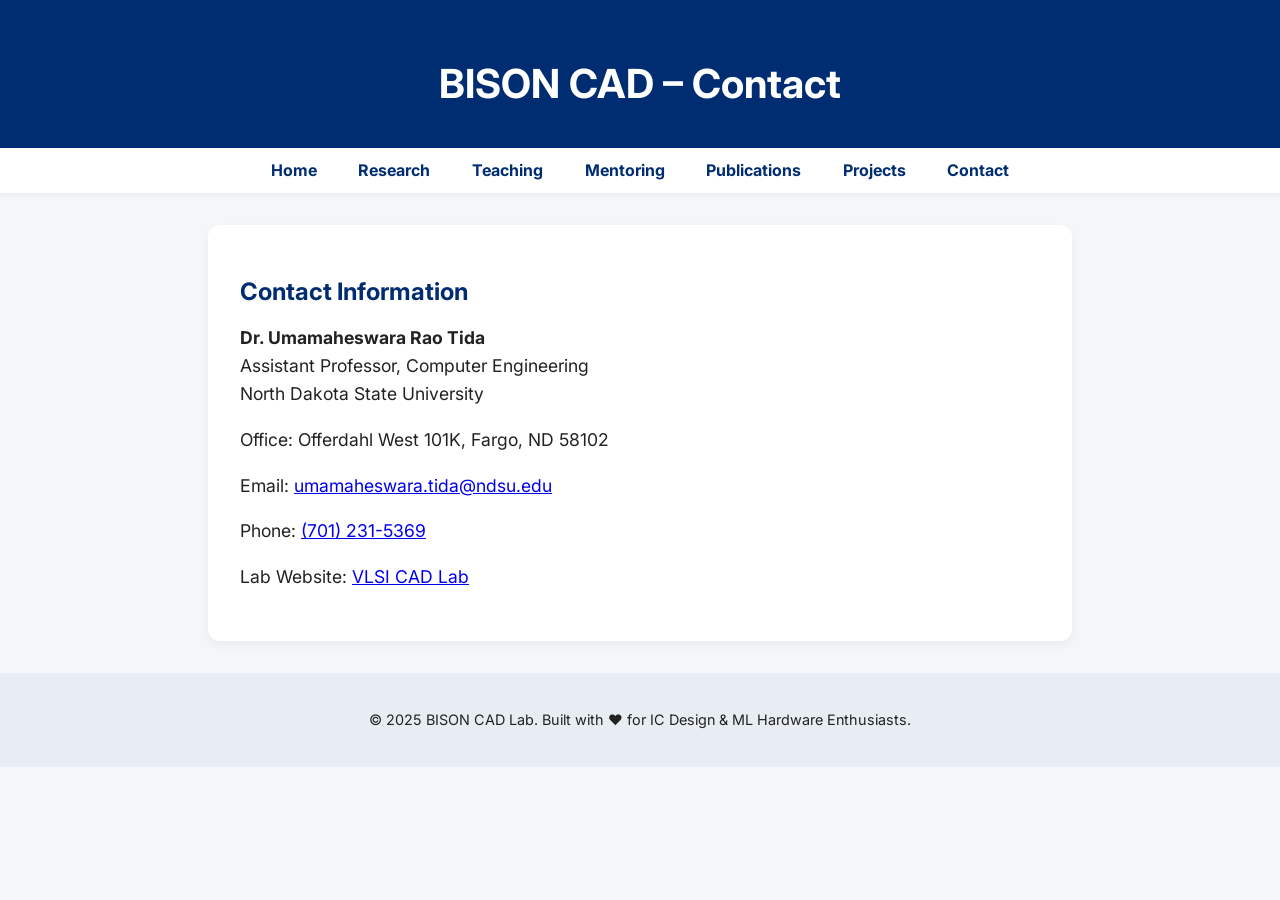
==== contact.html @ 38537133 "Create contact.html" ====
<!DOCTYPE html>
<html lang="en">
<head>
  <meta charset="UTF-8">
  <meta name="viewport" content="width=device-width, initial-scale=1.0">
  <title>BISON CAD – Contact</title>
  <link href="https://fonts.googleapis.com/css2?family=Inter:wght@400;700&display=swap" rel="stylesheet">
  <style>
    body { font-family: 'Inter', sans-serif; margin: 0; background: #f4f7fa; color: #222; }
    header { background: #002d72; color: #fff; padding: 2rem 1rem; text-align: center; }
    header h1 { font-size: 2.5rem; margin-bottom: 0.5rem; }
    nav { background: #fff; padding: 0.8rem; box-shadow: 0 2px 6px rgba(0,0,0,0.05); text-align: center; }
    nav ul { list-style: none; margin: 0; padding: 0; display: flex; justify-content: center; gap: 1rem; flex-wrap: wrap; }
    nav a { color: #002d72; font-weight: 700; text-decoration: none; padding: 0.4rem 0.8rem; border-radius: 4px; transition: background 0.2s; }
    nav a:hover { background: #e6f0ff; }
    section { max-width: 800px; margin: 2rem auto; background: #fff; padding: 2rem; border-radius: 12px; box-shadow: 0 4px 10px rgba(0,0,0,0.05); }
    section h2 { color: #002d72; margin-bottom: 1rem; }
    section p { font-size: 1.1rem; line-height: 1.6; }
    footer { background: #e8edf3; text-align: center; padding: 1.5rem; margin-top: 2rem; font-size: 0.9rem; }
  </style>
</head>
<body>
  <header>
    <h1>BISON CAD – Contact</h1>
  </header>
  <nav>
    <ul>
      <li><a href="index.html">Home</a></li>
      <li><a href="research.html">Research</a></li>
      <li><a href="teaching.html">Teaching</a></li>
      <li><a href="mentoring.html">Mentoring</a></li>
      <li><a href="publications.html">Publications</a></li>
      <li><a href="projects.html">Projects</a></li>
      <li><a href="contact.html">Contact</a></li>
    </ul>
  </nav>
  <section>
    <h2>Contact Information</h2>
    <p><strong>Dr. Umamaheswara Rao Tida</strong><br>
       Assistant Professor, Computer Engineering<br>
       North Dakota State University</p>
    <p>Office: Offerdahl West 101K, Fargo, ND 58102</p>
    <p>Email: <a href="mailto:umamaheswara.tida@ndsu.edu">umamaheswara.tida@ndsu.edu</a></p>
    <p>Phone: <a href="tel:+17012315369">(701) 231-5369</a></p>
    <p>Lab Website: <a href="http://sites.google.com/a/ndsu.edu/vlsi-cad/" target="_blank">VLSI CAD Lab</a></p>
  </section>
  <footer>
    <p>&copy; 2025 BISON CAD Lab. Built with ❤️ for IC Design & ML Hardware Enthusiasts.</p>
  </footer>
</body>
</html>
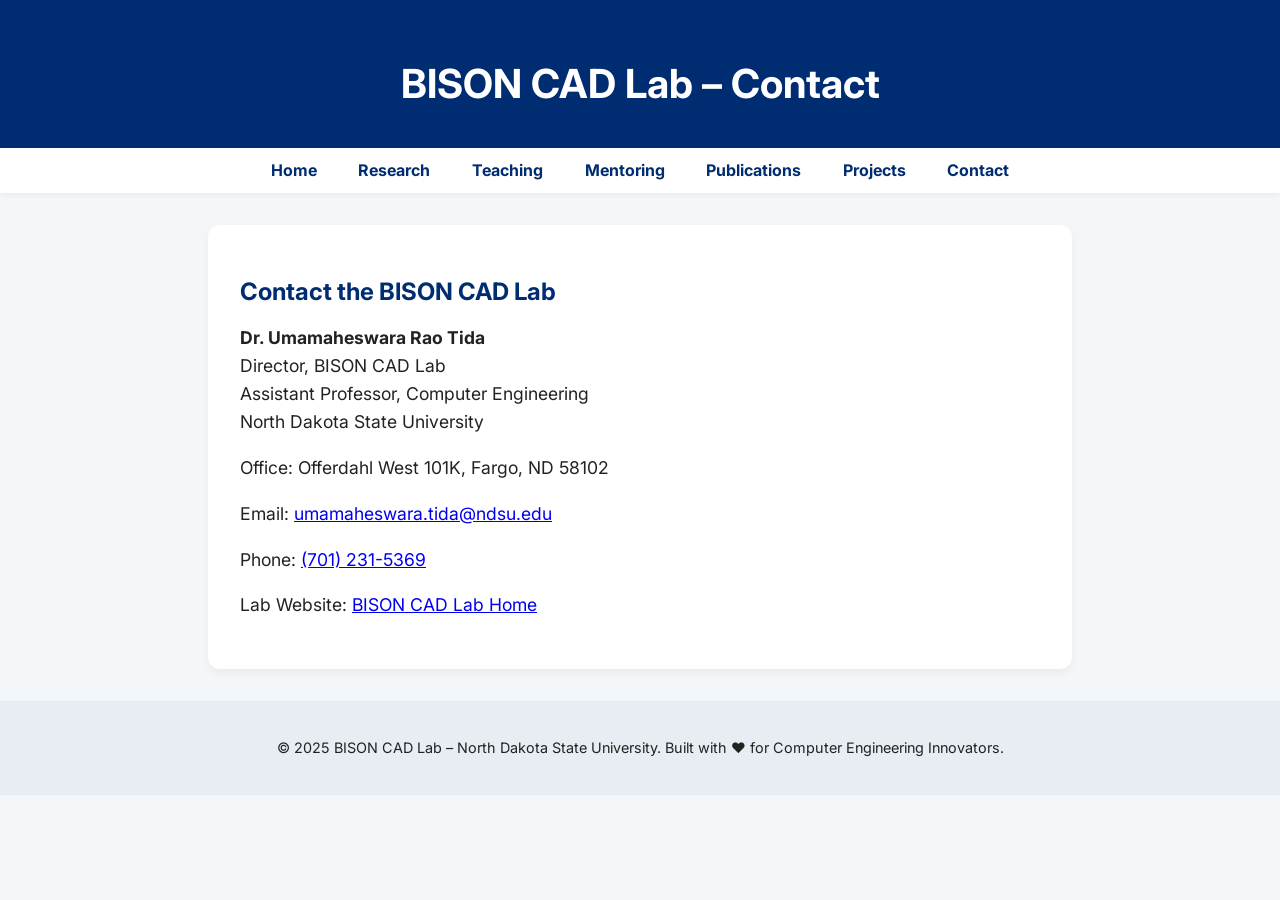
==== commit 89b1170c: "Update contact.html" ====
--- a/contact.html
+++ b/contact.html
@@ -3,7 +3,7 @@
 <head>
   <meta charset="UTF-8">
   <meta name="viewport" content="width=device-width, initial-scale=1.0">
-  <title>BISON CAD – Contact</title>
+  <title>BISON CAD Lab – Contact</title>
   <link href="https://fonts.googleapis.com/css2?family=Inter:wght@400;700&display=swap" rel="stylesheet">
   <style>
     body { font-family: 'Inter', sans-serif; margin: 0; background: #f4f7fa; color: #222; }
@@ -21,7 +21,7 @@
 </head>
 <body>
   <header>
-    <h1>BISON CAD – Contact</h1>
+    <h1>BISON CAD Lab – Contact</h1>
   </header>
   <nav>
     <ul>
@@ -35,17 +35,18 @@
     </ul>
   </nav>
   <section>
-    <h2>Contact Information</h2>
+    <h2>Contact the BISON CAD Lab</h2>
     <p><strong>Dr. Umamaheswara Rao Tida</strong><br>
+       Director, BISON CAD Lab<br>
        Assistant Professor, Computer Engineering<br>
        North Dakota State University</p>
     <p>Office: Offerdahl West 101K, Fargo, ND 58102</p>
     <p>Email: <a href="mailto:umamaheswara.tida@ndsu.edu">umamaheswara.tida@ndsu.edu</a></p>
     <p>Phone: <a href="tel:+17012315369">(701) 231-5369</a></p>
-    <p>Lab Website: <a href="http://sites.google.com/a/ndsu.edu/vlsi-cad/" target="_blank">VLSI CAD Lab</a></p>
+    <p>Lab Website: <a href="index.html">BISON CAD Lab Home</a></p>
   </section>
   <footer>
-    <p>&copy; 2025 BISON CAD Lab. Built with ❤️ for IC Design & ML Hardware Enthusiasts.</p>
+    <p>&copy; 2025 BISON CAD Lab – North Dakota State University. Built with ❤️ for Computer Engineering Innovators.</p>
   </footer>
 </body>
-</html>+</html>
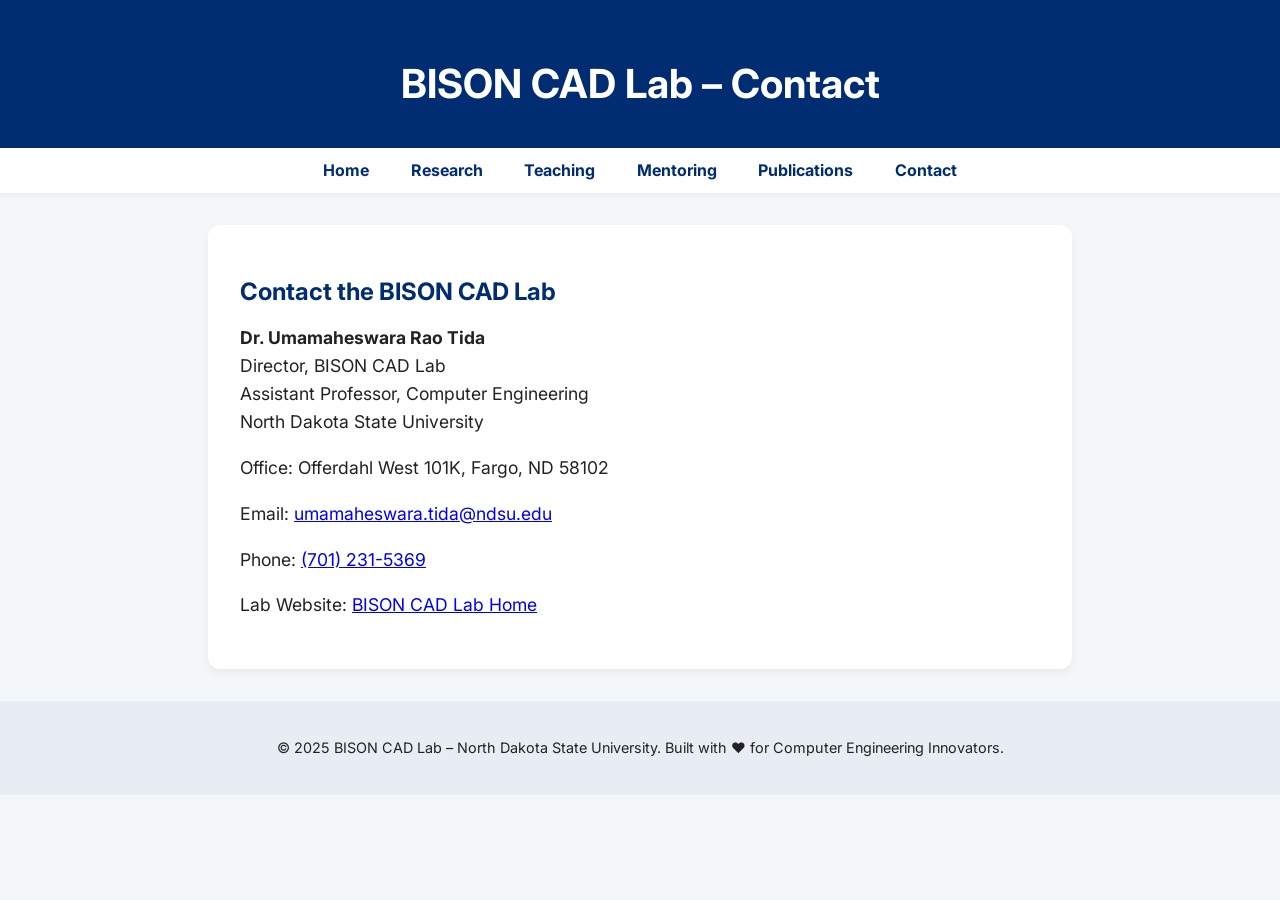
==== commit f92368a4: "Add research, teaching, mentoring, and publications pages Added new HTML pages for research, teachin" ====
--- a/contact.html
+++ b/contact.html
@@ -30,7 +30,6 @@
       <li><a href="teaching.html">Teaching</a></li>
       <li><a href="mentoring.html">Mentoring</a></li>
       <li><a href="publications.html">Publications</a></li>
-      <li><a href="projects.html">Projects</a></li>
       <li><a href="contact.html">Contact</a></li>
     </ul>
   </nav>
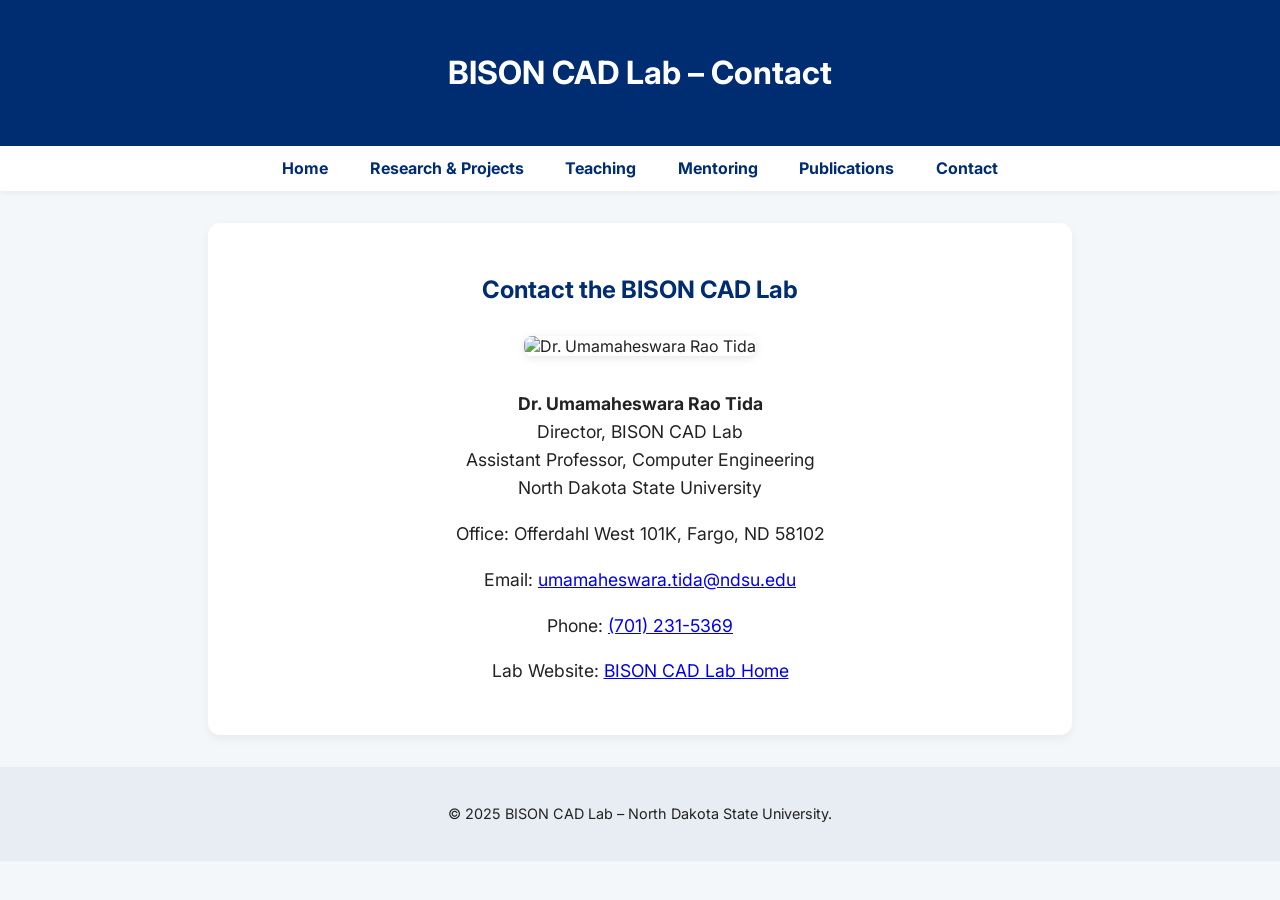
==== commit 2b0c4914: "Update contact.html" ====
--- a/contact.html
+++ b/contact.html
@@ -1,21 +1,21 @@
 <!DOCTYPE html>
 <html lang="en">
 <head>
-  <meta charset="UTF-8">
-  <meta name="viewport" content="width=device-width, initial-scale=1.0">
+  <meta charset="UTF-8" />
+  <meta name="viewport" content="width=device-width, initial-scale=1.0" />
   <title>BISON CAD Lab – Contact</title>
   <link href="https://fonts.googleapis.com/css2?family=Inter:wght@400;700&display=swap" rel="stylesheet">
   <style>
     body { font-family: 'Inter', sans-serif; margin: 0; background: #f4f7fa; color: #222; }
     header { background: #002d72; color: #fff; padding: 2rem 1rem; text-align: center; }
-    header h1 { font-size: 2.5rem; margin-bottom: 0.5rem; }
     nav { background: #fff; padding: 0.8rem; box-shadow: 0 2px 6px rgba(0,0,0,0.05); text-align: center; }
     nav ul { list-style: none; margin: 0; padding: 0; display: flex; justify-content: center; gap: 1rem; flex-wrap: wrap; }
     nav a { color: #002d72; font-weight: 700; text-decoration: none; padding: 0.4rem 0.8rem; border-radius: 4px; transition: background 0.2s; }
     nav a:hover { background: #e6f0ff; }
-    section { max-width: 800px; margin: 2rem auto; background: #fff; padding: 2rem; border-radius: 12px; box-shadow: 0 4px 10px rgba(0,0,0,0.05); }
+    section { max-width: 800px; margin: 2rem auto; background: #fff; padding: 2rem; border-radius: 12px; box-shadow: 0 4px 10px rgba(0,0,0,0.05); text-align: center; }
     section h2 { color: #002d72; margin-bottom: 1rem; }
     section p { font-size: 1.1rem; line-height: 1.6; }
+    img.profile { max-width: 250px; border-radius: 8px; margin: 1rem 0; box-shadow: 0 2px 8px rgba(0,0,0,0.1); }
     footer { background: #e8edf3; text-align: center; padding: 1.5rem; margin-top: 2rem; font-size: 0.9rem; }
   </style>
 </head>
@@ -26,7 +26,7 @@
   <nav>
     <ul>
       <li><a href="index.html">Home</a></li>
-      <li><a href="research.html">Research</a></li>
+      <li><a href="research.html">Research & Projects</a></li>
       <li><a href="teaching.html">Teaching</a></li>
       <li><a href="mentoring.html">Mentoring</a></li>
       <li><a href="publications.html">Publications</a></li>
@@ -35,6 +35,7 @@
   </nav>
   <section>
     <h2>Contact the BISON CAD Lab</h2>
+    <img src="images/Tida_Umamaheswara.jpg" alt="Dr. Umamaheswara Rao Tida" class="profile">
     <p><strong>Dr. Umamaheswara Rao Tida</strong><br>
        Director, BISON CAD Lab<br>
        Assistant Professor, Computer Engineering<br>
@@ -45,7 +46,7 @@
     <p>Lab Website: <a href="index.html">BISON CAD Lab Home</a></p>
   </section>
   <footer>
-    <p>&copy; 2025 BISON CAD Lab – North Dakota State University. Built with ❤️ for Computer Engineering Innovators.</p>
+    <p>&copy; 2025 BISON CAD Lab – North Dakota State University.</p>
   </footer>
 </body>
-</html>
+</html>
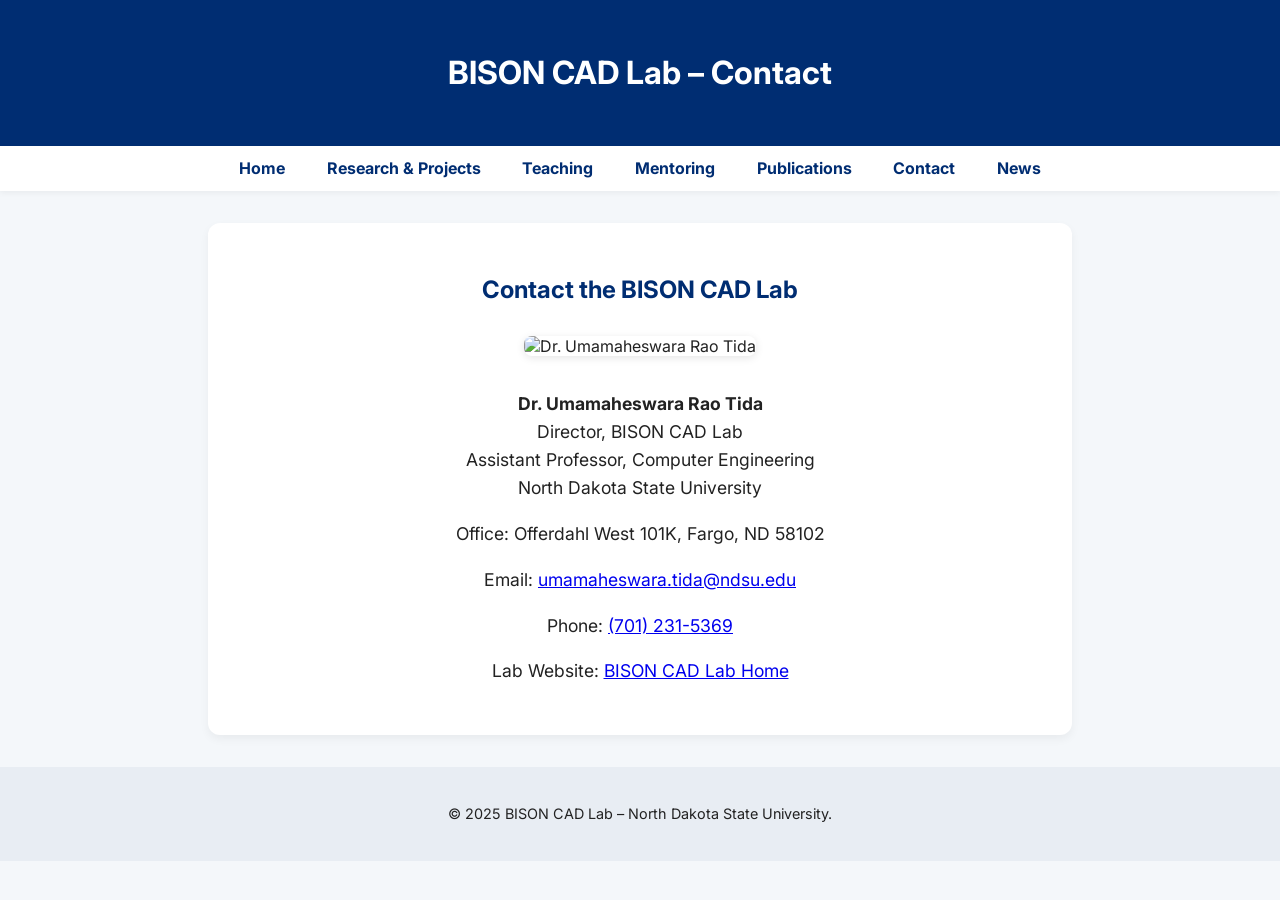
==== commit a7e73cbb: "update" ====
--- a/contact.html
+++ b/contact.html
@@ -31,6 +31,7 @@
       <li><a href="mentoring.html">Mentoring</a></li>
       <li><a href="publications.html">Publications</a></li>
       <li><a href="contact.html">Contact</a></li>
+      <li><a href="news.html">News</a></li>
     </ul>
   </nav>
   <section>
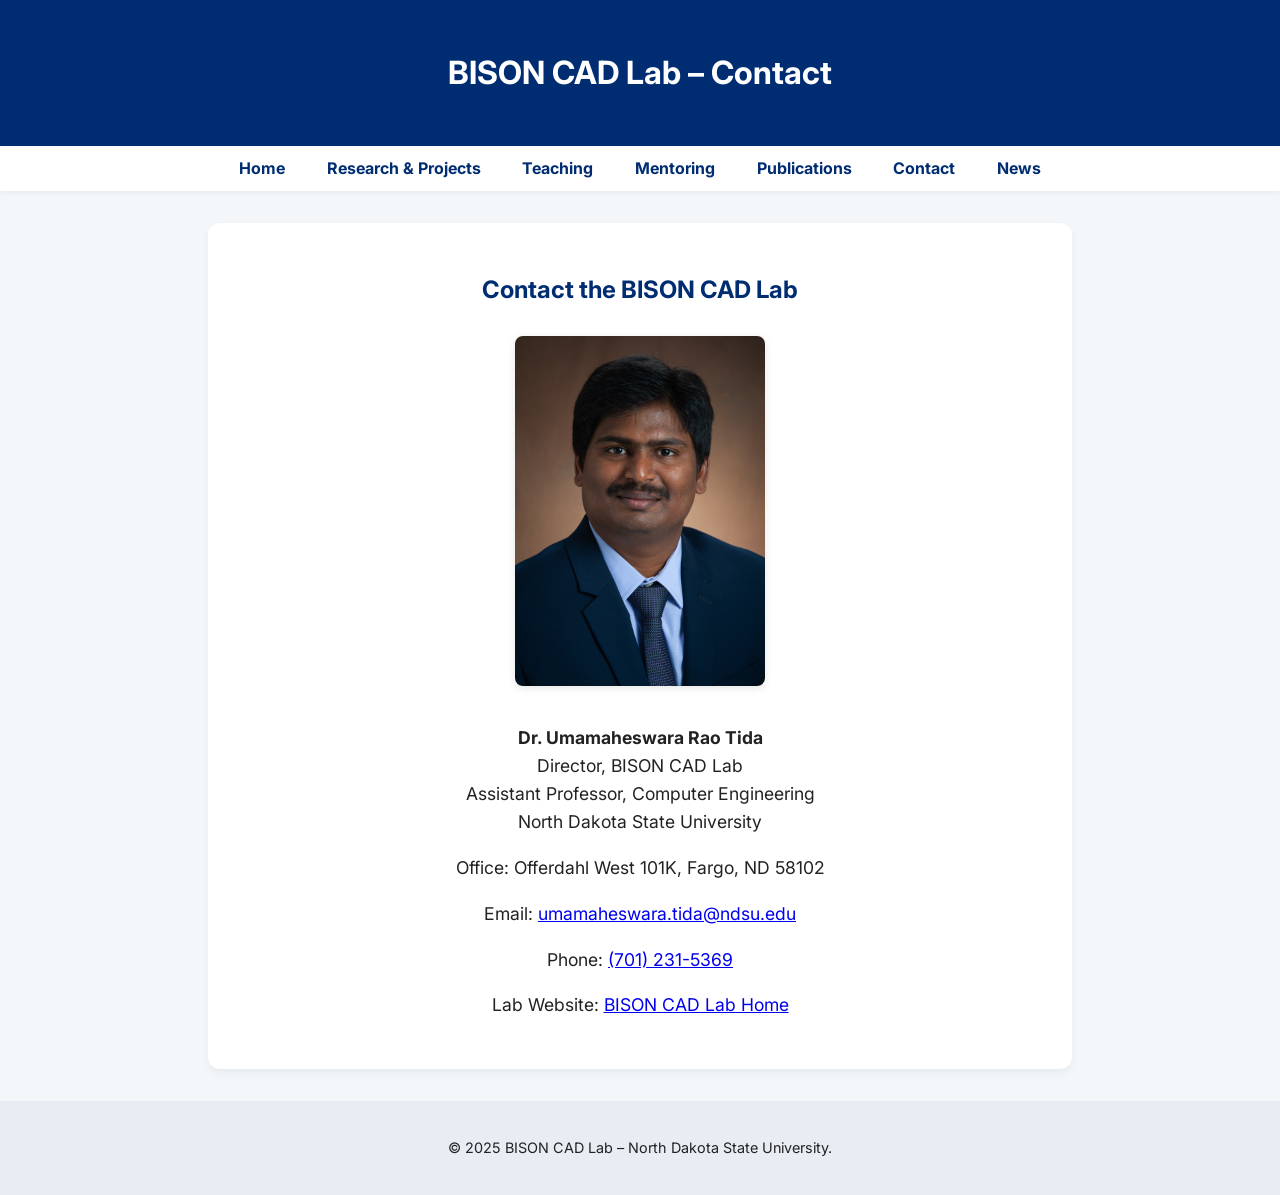
==== commit aec94f2a: "Update contact.html" ====
--- a/contact.html
+++ b/contact.html
@@ -36,7 +36,7 @@
   </nav>
   <section>
     <h2>Contact the BISON CAD Lab</h2>
-    <img src="images/Tida_Umamaheswara.jpg" alt="Dr. Umamaheswara Rao Tida" class="profile">
+    <img src="Tida_Umamaheswara.jpg" alt="Dr. Umamaheswara Rao Tida" class="profile">
     <p><strong>Dr. Umamaheswara Rao Tida</strong><br>
        Director, BISON CAD Lab<br>
        Assistant Professor, Computer Engineering<br>
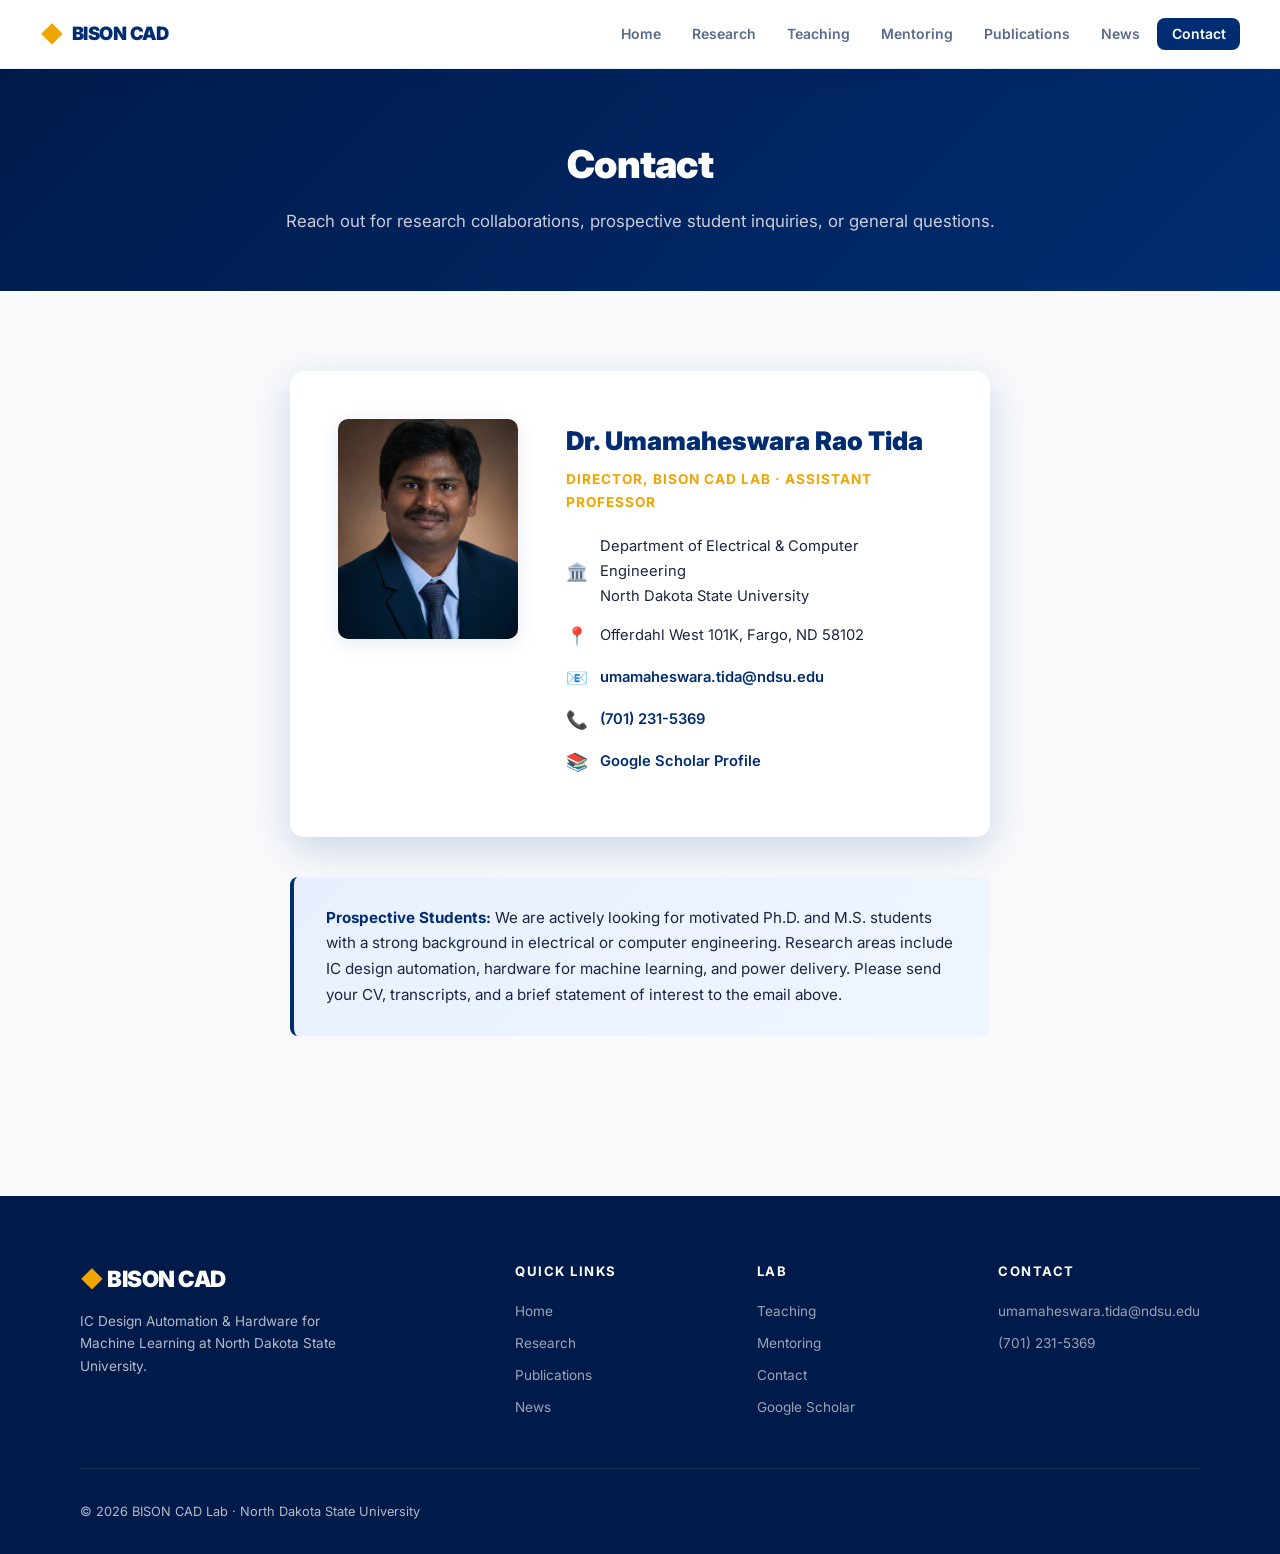
==== commit 1c262b31: "Revise contact.html with updated metadata and layout Updated the contact page with new metadata, tit" ====
--- a/contact.html
+++ b/contact.html
@@ -3,51 +3,98 @@
 <head>
   <meta charset="UTF-8" />
   <meta name="viewport" content="width=device-width, initial-scale=1.0" />
-  <title>BISON CAD Lab – Contact</title>
-  <link href="https://fonts.googleapis.com/css2?family=Inter:wght@400;700&display=swap" rel="stylesheet">
-  <style>
-    body { font-family: 'Inter', sans-serif; margin: 0; background: #f4f7fa; color: #222; }
-    header { background: #002d72; color: #fff; padding: 2rem 1rem; text-align: center; }
-    nav { background: #fff; padding: 0.8rem; box-shadow: 0 2px 6px rgba(0,0,0,0.05); text-align: center; }
-    nav ul { list-style: none; margin: 0; padding: 0; display: flex; justify-content: center; gap: 1rem; flex-wrap: wrap; }
-    nav a { color: #002d72; font-weight: 700; text-decoration: none; padding: 0.4rem 0.8rem; border-radius: 4px; transition: background 0.2s; }
-    nav a:hover { background: #e6f0ff; }
-    section { max-width: 800px; margin: 2rem auto; background: #fff; padding: 2rem; border-radius: 12px; box-shadow: 0 4px 10px rgba(0,0,0,0.05); text-align: center; }
-    section h2 { color: #002d72; margin-bottom: 1rem; }
-    section p { font-size: 1.1rem; line-height: 1.6; }
-    img.profile { max-width: 250px; border-radius: 8px; margin: 1rem 0; box-shadow: 0 2px 8px rgba(0,0,0,0.1); }
-    footer { background: #e8edf3; text-align: center; padding: 1.5rem; margin-top: 2rem; font-size: 0.9rem; }
-  </style>
+  <meta name="description" content="Contact Dr. Umamaheswara Rao Tida – Director of BISON CAD Lab, Assistant Professor of Computer Engineering at NDSU." />
+  <title>Contact – BISON CAD @ NDSU</title>
+  <link rel="stylesheet" href="style.css" />
 </head>
 <body>
-  <header>
-    <h1>BISON CAD Lab – Contact</h1>
-  </header>
-  <nav>
-    <ul>
-      <li><a href="index.html">Home</a></li>
-      <li><a href="research.html">Research & Projects</a></li>
-      <li><a href="teaching.html">Teaching</a></li>
-      <li><a href="mentoring.html">Mentoring</a></li>
-      <li><a href="publications.html">Publications</a></li>
-      <li><a href="contact.html">Contact</a></li>
-      <li><a href="news.html">News</a></li>
-    </ul>
-  </nav>
-  <section>
-    <h2>Contact the BISON CAD Lab</h2>
-    <img src="Tida_Umamaheswara.jpg" alt="Dr. Umamaheswara Rao Tida" class="profile">
-    <p><strong>Dr. Umamaheswara Rao Tida</strong><br>
-       Director, BISON CAD Lab<br>
-       Assistant Professor, Computer Engineering<br>
-       North Dakota State University</p>
-    <p>Office: Offerdahl West 101K, Fargo, ND 58102</p>
-    <p>Email: <a href="mailto:umamaheswara.tida@ndsu.edu">umamaheswara.tida@ndsu.edu</a></p>
-    <p>Phone: <a href="tel:+17012315369">(701) 231-5369</a></p>
-    <p>Lab Website: <a href="index.html">BISON CAD Lab Home</a></p>
-  </section>
-  <footer>
-    <p>&copy; 2025 BISON CAD Lab – North Dakota State University.</p>
-  </footer>
+
+<nav class="navbar">
+  <a href="index.html" class="navbar-brand"><span class="dot">◆</span> BISON CAD</a>
+  <ul class="navbar-links">
+    <li><a href="index.html">Home</a></li>
+    <li><a href="research.html">Research</a></li>
+    <li><a href="teaching.html">Teaching</a></li>
+    <li><a href="mentoring.html">Mentoring</a></li>
+    <li><a href="publications.html">Publications</a></li>
+    <li><a href="news.html">News</a></li>
+    <li><a href="contact.html" class="active">Contact</a></li>
+  </ul>
+</nav>
+
+<div class="page-hero">
+  <h1>Contact</h1>
+  <p>Reach out for research collaborations, prospective student inquiries, or general questions.</p>
+</div>
+
+<div class="section">
+  <div class="contact-card">
+    <div class="contact-photo">
+      <img src="Tida_Umamaheswara.jpg" alt="Dr. Umamaheswara Rao Tida" />
+    </div>
+    <div class="contact-info">
+      <h2>Dr. Umamaheswara Rao Tida</h2>
+      <div class="title">Director, BISON CAD Lab · Assistant Professor</div>
+
+      <div class="contact-row">
+        <span class="icon">🏛️</span>
+        <span>Department of Electrical &amp; Computer Engineering<br>North Dakota State University</span>
+      </div>
+      <div class="contact-row">
+        <span class="icon">📍</span>
+        <span>Offerdahl West 101K, Fargo, ND 58102</span>
+      </div>
+      <div class="contact-row">
+        <span class="icon">📧</span>
+        <a href="mailto:umamaheswara.tida@ndsu.edu">umamaheswara.tida@ndsu.edu</a>
+      </div>
+      <div class="contact-row">
+        <span class="icon">📞</span>
+        <a href="tel:+17012315369">(701) 231-5369</a>
+      </div>
+      <div class="contact-row">
+        <span class="icon">📚</span>
+        <a href="https://scholar.google.com/citations?user=gwUrkUwAAAAJ" target="_blank">Google Scholar Profile</a>
+      </div>
+    </div>
+  </div>
+
+  <div class="philosophy-box" style="max-width:700px; margin:2.5rem auto 0;">
+    <strong>Prospective Students:</strong> We are actively looking for motivated Ph.D. and M.S. students with a strong background in electrical or computer engineering. Research areas include IC design automation, hardware for machine learning, and power delivery. Please send your CV, transcripts, and a brief statement of interest to the email above.
+  </div>
+
+</div>
+
+<footer>
+  <div class="footer-inner">
+    <div>
+      <div class="footer-brand"><span class="dot">◆</span> BISON CAD</div>
+      <p class="footer-tagline">IC Design Automation &amp; Hardware for Machine Learning at North Dakota State University.</p>
+    </div>
+    <div class="footer-col">
+      <h4>Quick Links</h4>
+      <a href="index.html">Home</a>
+      <a href="research.html">Research</a>
+      <a href="publications.html">Publications</a>
+      <a href="news.html">News</a>
+    </div>
+    <div class="footer-col">
+      <h4>Lab</h4>
+      <a href="teaching.html">Teaching</a>
+      <a href="mentoring.html">Mentoring</a>
+      <a href="contact.html">Contact</a>
+      <a href="https://scholar.google.com/citations?user=gwUrkUwAAAAJ" target="_blank">Google Scholar</a>
+    </div>
+    <div class="footer-col">
+      <h4>Contact</h4>
+      <a href="mailto:umamaheswara.tida@ndsu.edu">umamaheswara.tida@ndsu.edu</a>
+      <a href="tel:+17012315369">(701) 231-5369</a>
+    </div>
+  </div>
+  <div class="footer-bottom">
+    <span>© 2026 BISON CAD Lab · North Dakota State University</span>
+  </div>
+</footer>
+
 </body>
-</html>+</html>
--- a/style.css
+++ b/style.css
@@ -0,0 +1,189 @@
+/* =============================================
+   BISON CAD Lab – Modern Redesign 2026
+   ============================================= */
+
+@import url('https://fonts.googleapis.com/css2?family=Inter:wght@400;500;600;700;800;900&display=swap');
+
+:root {
+  --primary: #002d72;
+  --primary-dark: #001a4a;
+  --primary-light: #0041a8;
+  --accent: #f0a500;
+  --accent-light: #ffc030;
+  --light: #f8fafc;
+  --card-bg: #ffffff;
+  --text: #1a2540;
+  --text-light: #5a6a8a;
+  --border: #e8eef8;
+  --shadow: 0 4px 20px rgba(0, 45, 114, 0.10);
+  --shadow-lg: 0 12px 40px rgba(0, 45, 114, 0.18);
+  --radius: 14px;
+  --radius-sm: 8px;
+}
+
+*, *::before, *::after { box-sizing: border-box; margin: 0; padding: 0; }
+
+html { scroll-behavior: smooth; }
+
+body {
+  font-family: 'Inter', sans-serif;
+  background: var(--light);
+  color: var(--text);
+  line-height: 1.7;
+  -webkit-font-smoothing: antialiased;
+}
+
+.navbar {
+  position: sticky;
+  top: 0;
+  z-index: 999;
+  background: rgba(255, 255, 255, 0.96);
+  backdrop-filter: blur(10px);
+  -webkit-backdrop-filter: blur(10px);
+  box-shadow: 0 1px 0 var(--border), 0 4px 16px rgba(0,45,114,0.06);
+  height: 68px;
+  display: flex;
+  align-items: center;
+  justify-content: space-between;
+  padding: 0 2.5rem;
+}
+.navbar-brand { font-size: 1.15rem; font-weight: 900; color: var(--primary); text-decoration: none; letter-spacing: -0.5px; display: flex; align-items: center; gap: 0.5rem; }
+.navbar-brand .dot { color: var(--accent); font-size: 1.4rem; line-height: 1; }
+.navbar-links { list-style: none; display: flex; align-items: center; gap: 0.15rem; }
+.navbar-links a { color: var(--text-light); font-weight: 600; font-size: 0.875rem; text-decoration: none; padding: 0.45rem 0.9rem; border-radius: 8px; transition: all 0.18s; }
+.navbar-links a:hover { background: #eef3fb; color: var(--primary); }
+.navbar-links a.active { background: var(--primary); color: #fff; }
+
+.hero { background: linear-gradient(135deg, #001540 0%, #002d72 55%, #003fa0 100%); color: #fff; padding: 7rem 2rem 6rem; text-align: center; position: relative; overflow: hidden; }
+.hero::before { content: ''; position: absolute; inset: 0; background: radial-gradient(ellipse at 75% 40%, rgba(240,165,0,0.12) 0%, transparent 55%), radial-gradient(ellipse at 20% 80%, rgba(0,65,168,0.25) 0%, transparent 50%); pointer-events: none; }
+.hero::after { content: ''; position: absolute; bottom: -2px; left: 0; right: 0; height: 60px; background: var(--light); clip-path: ellipse(55% 100% at 50% 100%); }
+.hero-content { position: relative; max-width: 820px; margin: 0 auto; }
+.hero-badge { display: inline-flex; align-items: center; gap: 0.5rem; background: rgba(240,165,0,0.15); border: 1px solid rgba(240,165,0,0.35); color: #ffd060; font-size: 0.72rem; font-weight: 700; letter-spacing: 2.5px; text-transform: uppercase; padding: 0.4rem 1.1rem; border-radius: 30px; margin-bottom: 1.75rem; }
+.hero h1 { font-size: clamp(2.6rem, 6vw, 3.8rem); font-weight: 900; line-height: 1.08; letter-spacing: -1.5px; margin-bottom: 1.25rem; }
+.hero h1 .highlight { color: var(--accent); }
+.hero .tagline { font-size: 1.1rem; opacity: 0.82; max-width: 560px; margin: 0 auto 2.5rem; font-weight: 400; line-height: 1.65; }
+.hero-cta { display: flex; gap: 1rem; justify-content: center; flex-wrap: wrap; }
+
+.btn { display: inline-flex; align-items: center; gap: 0.5rem; font-weight: 700; font-size: 0.9rem; padding: 0.85rem 2rem; border-radius: 10px; text-decoration: none; transition: all 0.2s; cursor: pointer; }
+.btn-gold { background: var(--accent); color: #1a0a00; }
+.btn-gold:hover { background: var(--accent-light); transform: translateY(-2px); box-shadow: 0 8px 20px rgba(240,165,0,0.35); }
+.btn-ghost { background: rgba(255,255,255,0.1); color: #fff; border: 1.5px solid rgba(255,255,255,0.35); }
+.btn-ghost:hover { background: rgba(255,255,255,0.2); transform: translateY(-2px); }
+
+.stats-bar { background: #fff; border-bottom: 3px solid var(--accent); display: flex; justify-content: center; flex-wrap: wrap; box-shadow: 0 4px 20px rgba(0,45,114,0.08); }
+.stat-item { padding: 1.75rem 3rem; text-align: center; border-right: 1px solid var(--border); flex: 1; min-width: 150px; }
+.stat-item:last-child { border-right: none; }
+.stat-number { font-size: 2.1rem; font-weight: 900; color: var(--primary); line-height: 1; letter-spacing: -1px; }
+.stat-number .unit { color: var(--accent); font-size: 1.4rem; }
+.stat-label { font-size: 0.72rem; font-weight: 700; color: var(--text-light); text-transform: uppercase; letter-spacing: 1.2px; margin-top: 0.4rem; }
+
+.section { max-width: 1120px; margin: 0 auto; padding: 5rem 2rem; }
+.section-sm { padding: 3.5rem 2rem; }
+.section-header { text-align: center; margin-bottom: 3rem; }
+.tag { display: inline-block; background: #e8f0ff; color: var(--primary); font-size: 0.7rem; font-weight: 700; letter-spacing: 2px; text-transform: uppercase; padding: 0.3rem 0.9rem; border-radius: 30px; margin-bottom: 0.8rem; }
+.section-header h2 { font-size: 2.1rem; font-weight: 900; color: var(--primary); letter-spacing: -0.75px; line-height: 1.2; }
+.section-header p { color: var(--text-light); margin-top: 0.6rem; font-size: 1.05rem; max-width: 560px; margin-left: auto; margin-right: auto; }
+
+.cards-grid { display: grid; grid-template-columns: repeat(auto-fit, minmax(270px, 1fr)); gap: 1.5rem; }
+.card { background: #fff; border-radius: var(--radius); box-shadow: var(--shadow); padding: 2rem; transition: all 0.25s; border-top: 3px solid transparent; display: flex; flex-direction: column; }
+.card:hover { transform: translateY(-5px); box-shadow: var(--shadow-lg); border-top-color: var(--accent); }
+.card-icon { font-size: 2.2rem; margin-bottom: 1rem; line-height: 1; }
+.card h3 { color: var(--primary); font-size: 1.05rem; font-weight: 800; margin-bottom: 0.6rem; }
+.card p { color: var(--text-light); font-size: 0.88rem; line-height: 1.65; flex: 1; }
+
+.news-grid { display: grid; grid-template-columns: repeat(auto-fit, minmax(300px, 1fr)); gap: 1.5rem; }
+.news-card { background: #fff; border-radius: var(--radius); box-shadow: var(--shadow); padding: 1.75rem; border-left: 4px solid var(--accent); transition: all 0.25s; }
+.news-card:hover { transform: translateY(-4px); box-shadow: var(--shadow-lg); }
+.news-date { font-size: 0.72rem; font-weight: 700; color: var(--accent); text-transform: uppercase; letter-spacing: 1.5px; margin-bottom: 0.5rem; }
+.news-card h3 { color: var(--primary); font-size: 0.98rem; font-weight: 800; margin-bottom: 0.5rem; line-height: 1.4; }
+.news-card p { color: var(--text-light); font-size: 0.87rem; line-height: 1.6; }
+.news-card a { color: var(--primary); }
+
+.cta-band { background: linear-gradient(135deg, var(--primary-dark) 0%, var(--primary) 100%); color: #fff; padding: 4.5rem 2rem; text-align: center; position: relative; overflow: hidden; }
+.cta-band::before { content: ''; position: absolute; inset: 0; background: radial-gradient(ellipse at 80% 50%, rgba(240,165,0,0.1) 0%, transparent 60%); }
+.cta-band-inner { position: relative; max-width: 600px; margin: 0 auto; }
+.cta-band h2 { font-size: 2rem; font-weight: 900; letter-spacing: -0.5px; margin-bottom: 0.75rem; }
+.cta-band p { opacity: 0.8; margin-bottom: 2rem; font-size: 1.05rem; }
+
+.page-hero { background: linear-gradient(135deg, var(--primary-dark) 0%, var(--primary) 100%); color: #fff; padding: 4rem 2rem 3.5rem; text-align: center; }
+.page-hero h1 { font-size: 2.4rem; font-weight: 900; letter-spacing: -0.75px; }
+.page-hero p { opacity: 0.78; margin-top: 0.6rem; font-size: 1.05rem; }
+
+.pub-section-header { display: flex; align-items: center; gap: 1rem; margin: 2.5rem 0 1.25rem; }
+.pub-section-header h2 { font-size: 1.3rem; font-weight: 800; color: var(--primary); }
+.pub-count { background: var(--primary); color: #fff; font-size: 0.72rem; font-weight: 700; padding: 0.25rem 0.65rem; border-radius: 20px; }
+.pub-list { list-style: none; }
+.pub-item { background: #fff; border-radius: var(--radius-sm); box-shadow: 0 2px 8px rgba(0,45,114,0.07); padding: 1.25rem 1.5rem; margin-bottom: 0.75rem; border-left: 3px solid var(--primary); transition: all 0.2s; }
+.pub-item:hover { border-left-color: var(--accent); transform: translateX(4px); }
+.pub-num { display: inline-block; font-size: 0.68rem; font-weight: 700; color: var(--accent); letter-spacing: 1px; text-transform: uppercase; margin-bottom: 0.25rem; }
+.pub-item p { font-size: 0.9rem; color: var(--text); line-height: 1.55; }
+.pub-link { color: var(--primary); font-weight: 600; font-size: 0.8rem; text-decoration: none; border-bottom: 1.5px solid transparent; transition: border-color 0.2s; }
+.pub-link:hover { border-bottom-color: var(--primary); }
+
+.grants-grid { display: grid; gap: 0.85rem; }
+.grant-item { background: #fff; border-radius: var(--radius-sm); padding: 1.25rem 1.5rem; box-shadow: 0 2px 8px rgba(0,45,114,0.07); display: flex; align-items: flex-start; gap: 1rem; transition: all 0.2s; }
+.grant-item:hover { transform: translateX(4px); box-shadow: var(--shadow); }
+.grant-meta { flex-shrink: 0; text-align: center; }
+.grant-amount { display: block; background: #e8f0ff; color: var(--primary); font-weight: 800; font-size: 0.8rem; padding: 0.3rem 0.7rem; border-radius: 6px; margin-bottom: 0.3rem; }
+.grant-role { display: block; background: var(--accent); color: #1a0a00; font-weight: 700; font-size: 0.68rem; padding: 0.2rem 0.5rem; border-radius: 4px; }
+.grant-text { font-size: 0.9rem; color: var(--text); line-height: 1.5; }
+.grant-text em { color: var(--text-light); font-size: 0.82rem; }
+
+.team-grid { display: grid; grid-template-columns: repeat(auto-fill, minmax(200px, 1fr)); gap: 1.25rem; }
+.team-card { background: #fff; border-radius: var(--radius); box-shadow: var(--shadow); padding: 1.75rem 1.5rem; text-align: center; transition: all 0.25s; }
+.team-card:hover { transform: translateY(-4px); box-shadow: var(--shadow-lg); }
+.team-avatar { width: 64px; height: 64px; background: linear-gradient(135deg, var(--primary), var(--primary-light)); border-radius: 50%; display: flex; align-items: center; justify-content: center; color: #fff; font-size: 1.5rem; font-weight: 900; margin: 0 auto 1rem; letter-spacing: -1px; }
+.team-card h4 { color: var(--primary); font-size: 0.9rem; font-weight: 700; margin-bottom: 0.3rem; }
+.team-card .role { color: var(--accent); font-size: 0.75rem; font-weight: 700; text-transform: uppercase; letter-spacing: 0.8px; margin-bottom: 0.25rem; }
+.team-card p { color: var(--text-light); font-size: 0.8rem; line-height: 1.5; }
+
+.course-item { background: #fff; border-radius: var(--radius); box-shadow: var(--shadow); padding: 1.75rem 2rem; margin-bottom: 1.25rem; display: flex; align-items: flex-start; gap: 1.5rem; transition: all 0.25s; border-left: 4px solid transparent; }
+.course-item:hover { border-left-color: var(--accent); transform: translateX(4px); box-shadow: var(--shadow-lg); }
+.course-code { background: var(--primary); color: #fff; font-size: 0.75rem; font-weight: 800; padding: 0.4rem 0.7rem; border-radius: 6px; white-space: nowrap; flex-shrink: 0; letter-spacing: 0.5px; }
+.course-item h3 { color: var(--primary); font-size: 1rem; font-weight: 700; margin-bottom: 0.35rem; }
+.course-item p { color: var(--text-light); font-size: 0.87rem; line-height: 1.55; }
+
+.contact-card { background: #fff; border-radius: var(--radius); box-shadow: var(--shadow-lg); padding: 3rem; max-width: 700px; margin: 0 auto; display: flex; gap: 3rem; align-items: flex-start; }
+.contact-photo img { width: 180px; height: 220px; object-fit: cover; border-radius: 10px; box-shadow: var(--shadow); }
+.contact-info h2 { color: var(--primary); font-size: 1.6rem; font-weight: 900; margin-bottom: 0.3rem; }
+.contact-info .title { color: var(--accent); font-weight: 700; font-size: 0.85rem; text-transform: uppercase; letter-spacing: 1px; margin-bottom: 1.25rem; }
+.contact-row { display: flex; align-items: center; gap: 0.75rem; margin-bottom: 0.75rem; font-size: 0.92rem; }
+.contact-row .icon { font-size: 1.1rem; flex-shrink: 0; }
+.contact-row a { color: var(--primary); font-weight: 600; text-decoration: none; }
+.contact-row a:hover { text-decoration: underline; }
+
+.scholar-banner { background: linear-gradient(135deg, var(--primary-dark), var(--primary)); color: #fff; border-radius: var(--radius); padding: 2rem 2.5rem; display: flex; align-items: center; justify-content: space-between; gap: 1.5rem; flex-wrap: wrap; margin-bottom: 3rem; }
+.scholar-banner h3 { font-size: 1.15rem; font-weight: 800; margin-bottom: 0.25rem; }
+.scholar-banner p { opacity: 0.78; font-size: 0.9rem; }
+
+.philosophy-box { background: linear-gradient(135deg, #e8f0ff 0%, #f0f6ff 100%); border-left: 4px solid var(--primary); border-radius: var(--radius-sm); padding: 1.75rem 2rem; margin-top: 2.5rem; font-size: 0.95rem; color: var(--text); line-height: 1.7; }
+.philosophy-box strong { color: var(--primary); }
+
+.divider { height: 1px; background: var(--border); margin: 0 2rem; }
+
+footer { background: var(--primary-dark); color: rgba(255,255,255,0.7); padding: 4rem 2.5rem 2rem; margin-top: 5rem; }
+.footer-inner { max-width: 1120px; margin: 0 auto; display: grid; grid-template-columns: 2fr 1fr 1fr 1fr; gap: 3rem; padding-bottom: 2.5rem; border-bottom: 1px solid rgba(255,255,255,0.1); }
+.footer-brand { font-size: 1.4rem; font-weight: 900; color: #fff; letter-spacing: -0.5px; margin-bottom: 0.75rem; }
+.footer-brand .dot { color: var(--accent); }
+.footer-tagline { font-size: 0.85rem; line-height: 1.65; max-width: 260px; }
+.footer-col h4 { color: #fff; font-size: 0.82rem; font-weight: 700; letter-spacing: 1.5px; text-transform: uppercase; margin-bottom: 1.1rem; }
+.footer-col a { display: block; color: rgba(255,255,255,0.6); text-decoration: none; font-size: 0.85rem; margin-bottom: 0.55rem; transition: color 0.18s; }
+.footer-col a:hover { color: var(--accent); }
+.footer-bottom { max-width: 1120px; margin: 2rem auto 0; display: flex; justify-content: space-between; align-items: center; flex-wrap: wrap; gap: 1rem; font-size: 0.8rem; }
+
+@media (max-width: 900px) {
+  .footer-inner { grid-template-columns: 1fr 1fr; }
+  .contact-card { flex-direction: column; align-items: center; text-align: center; padding: 2rem; gap: 1.5rem; }
+  .contact-row { justify-content: center; }
+}
+@media (max-width: 640px) {
+  .navbar { padding: 0 1rem; }
+  .navbar-links a { padding: 0.35rem 0.55rem; font-size: 0.8rem; }
+  .hero { padding: 5rem 1.5rem 4.5rem; }
+  .stat-item { padding: 1.25rem 1.25rem; min-width: 120px; }
+  .stat-number { font-size: 1.6rem; }
+  .section { padding: 3.5rem 1.25rem; }
+  .footer-inner { grid-template-columns: 1fr; gap: 2rem; }
+  .scholar-banner { flex-direction: column; }
+  .course-item { flex-direction: column; gap: 0.75rem; }
+}
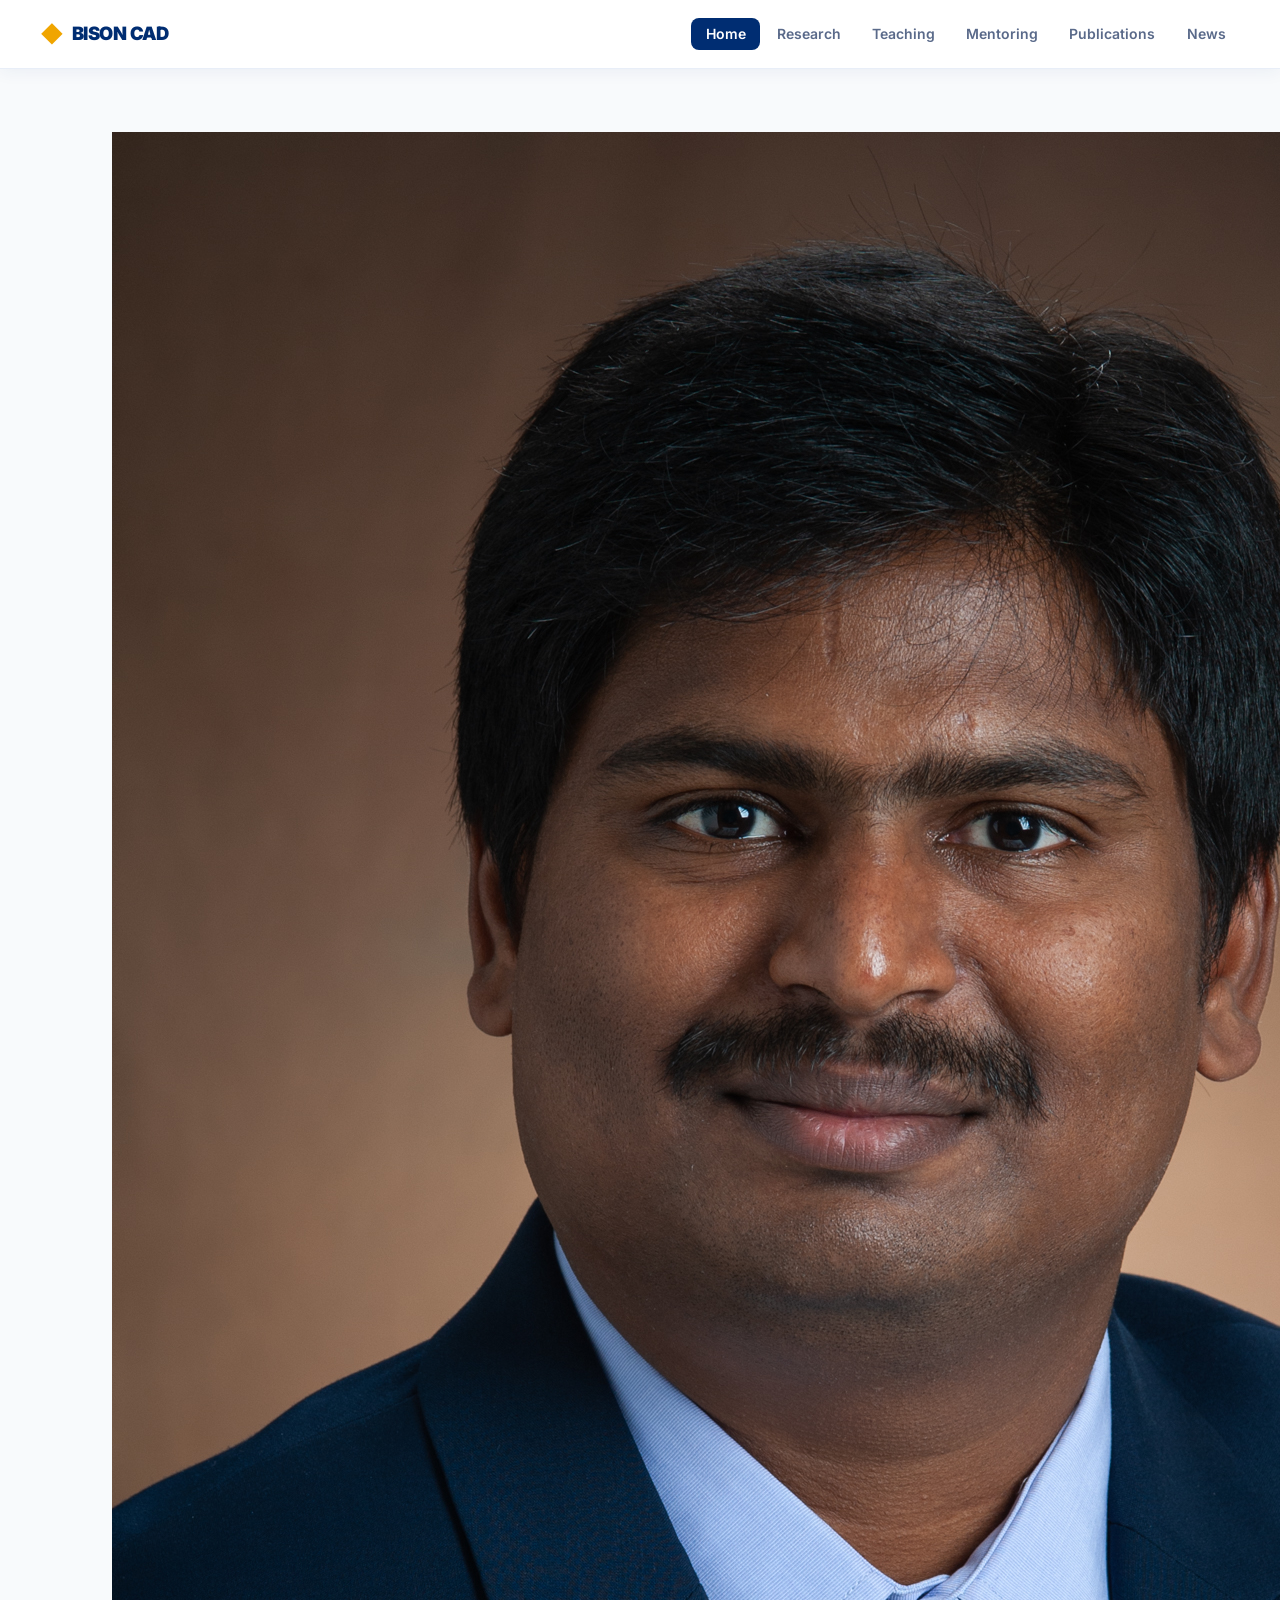
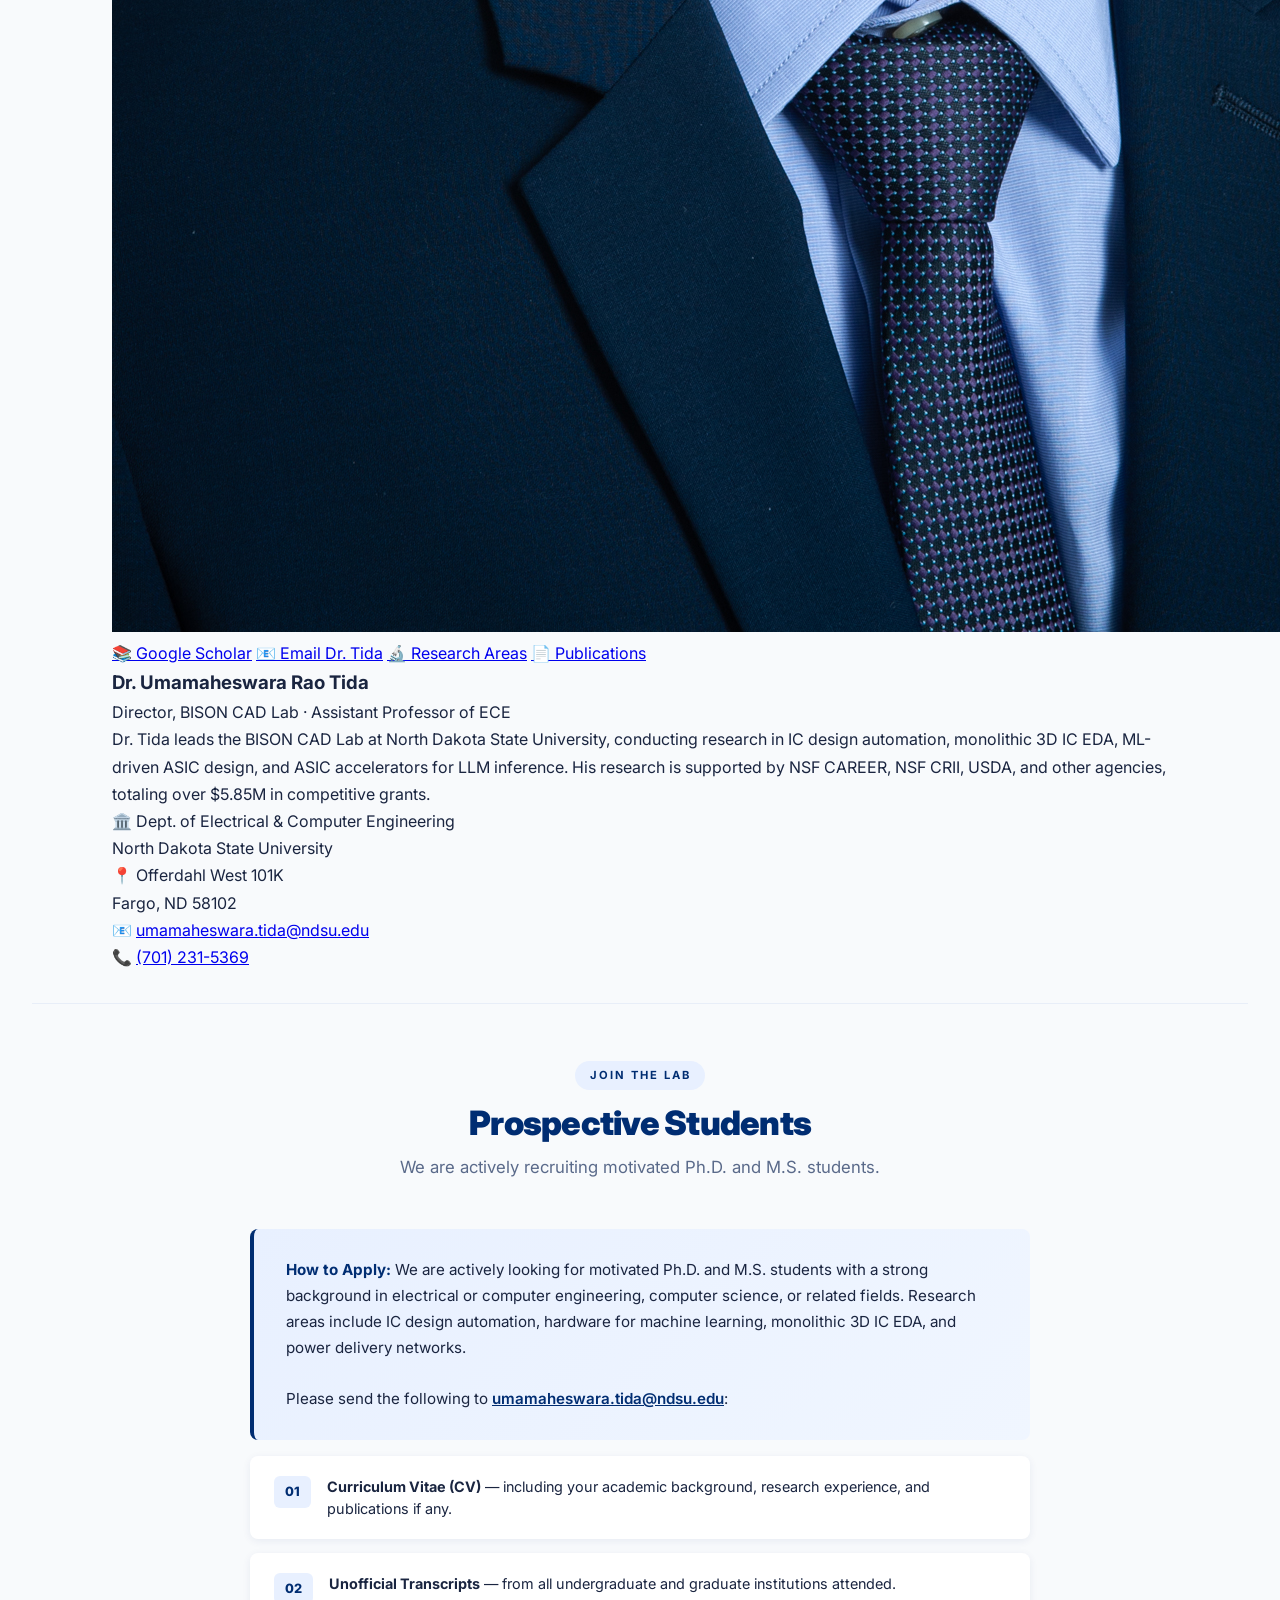
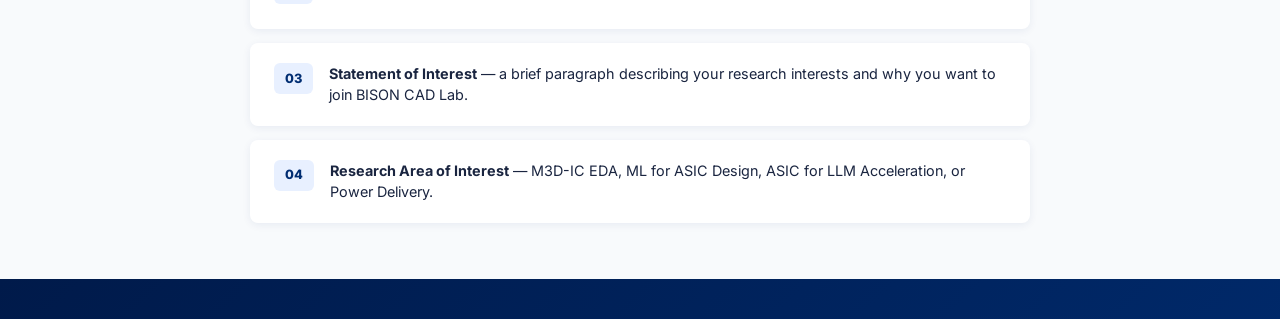
==== commit d8d3a526: "Redirect contact page to home page The contact page now redirects to the home page with a message." ====
--- a/contact.html
+++ b/contact.html
@@ -2,99 +2,10 @@
 <html lang="en">
 <head>
   <meta charset="UTF-8" />
-  <meta name="viewport" content="width=device-width, initial-scale=1.0" />
-  <meta name="description" content="Contact Dr. Umamaheswara Rao Tida – Director of BISON CAD Lab, Assistant Professor of Computer Engineering at NDSU." />
-  <title>Contact – BISON CAD @ NDSU</title>
-  <link rel="stylesheet" href="style.css" />
+  <meta http-equiv="refresh" content="0; url=index.html" />
+  <title>Redirecting…</title>
 </head>
 <body>
-
-<nav class="navbar">
-  <a href="index.html" class="navbar-brand"><span class="dot">◆</span> BISON CAD</a>
-  <ul class="navbar-links">
-    <li><a href="index.html">Home</a></li>
-    <li><a href="research.html">Research</a></li>
-    <li><a href="teaching.html">Teaching</a></li>
-    <li><a href="mentoring.html">Mentoring</a></li>
-    <li><a href="publications.html">Publications</a></li>
-    <li><a href="news.html">News</a></li>
-    <li><a href="contact.html" class="active">Contact</a></li>
-  </ul>
-</nav>
-
-<div class="page-hero">
-  <h1>Contact</h1>
-  <p>Reach out for research collaborations, prospective student inquiries, or general questions.</p>
-</div>
-
-<div class="section">
-  <div class="contact-card">
-    <div class="contact-photo">
-      <img src="Tida_Umamaheswara.jpg" alt="Dr. Umamaheswara Rao Tida" />
-    </div>
-    <div class="contact-info">
-      <h2>Dr. Umamaheswara Rao Tida</h2>
-      <div class="title">Director, BISON CAD Lab · Assistant Professor</div>
-
-      <div class="contact-row">
-        <span class="icon">🏛️</span>
-        <span>Department of Electrical &amp; Computer Engineering<br>North Dakota State University</span>
-      </div>
-      <div class="contact-row">
-        <span class="icon">📍</span>
-        <span>Offerdahl West 101K, Fargo, ND 58102</span>
-      </div>
-      <div class="contact-row">
-        <span class="icon">📧</span>
-        <a href="mailto:umamaheswara.tida@ndsu.edu">umamaheswara.tida@ndsu.edu</a>
-      </div>
-      <div class="contact-row">
-        <span class="icon">📞</span>
-        <a href="tel:+17012315369">(701) 231-5369</a>
-      </div>
-      <div class="contact-row">
-        <span class="icon">📚</span>
-        <a href="https://scholar.google.com/citations?user=gwUrkUwAAAAJ" target="_blank">Google Scholar Profile</a>
-      </div>
-    </div>
-  </div>
-
-  <div class="philosophy-box" style="max-width:700px; margin:2.5rem auto 0;">
-    <strong>Prospective Students:</strong> We are actively looking for motivated Ph.D. and M.S. students with a strong background in electrical or computer engineering. Research areas include IC design automation, hardware for machine learning, and power delivery. Please send your CV, transcripts, and a brief statement of interest to the email above.
-  </div>
-
-</div>
-
-<footer>
-  <div class="footer-inner">
-    <div>
-      <div class="footer-brand"><span class="dot">◆</span> BISON CAD</div>
-      <p class="footer-tagline">IC Design Automation &amp; Hardware for Machine Learning at North Dakota State University.</p>
-    </div>
-    <div class="footer-col">
-      <h4>Quick Links</h4>
-      <a href="index.html">Home</a>
-      <a href="research.html">Research</a>
-      <a href="publications.html">Publications</a>
-      <a href="news.html">News</a>
-    </div>
-    <div class="footer-col">
-      <h4>Lab</h4>
-      <a href="teaching.html">Teaching</a>
-      <a href="mentoring.html">Mentoring</a>
-      <a href="contact.html">Contact</a>
-      <a href="https://scholar.google.com/citations?user=gwUrkUwAAAAJ" target="_blank">Google Scholar</a>
-    </div>
-    <div class="footer-col">
-      <h4>Contact</h4>
-      <a href="mailto:umamaheswara.tida@ndsu.edu">umamaheswara.tida@ndsu.edu</a>
-      <a href="tel:+17012315369">(701) 231-5369</a>
-    </div>
-  </div>
-  <div class="footer-bottom">
-    <span>© 2026 BISON CAD Lab · North Dakota State University</span>
-  </div>
-</footer>
-
+  <p>Redirecting to <a href="index.html">home page</a>…</p>
 </body>
 </html>
